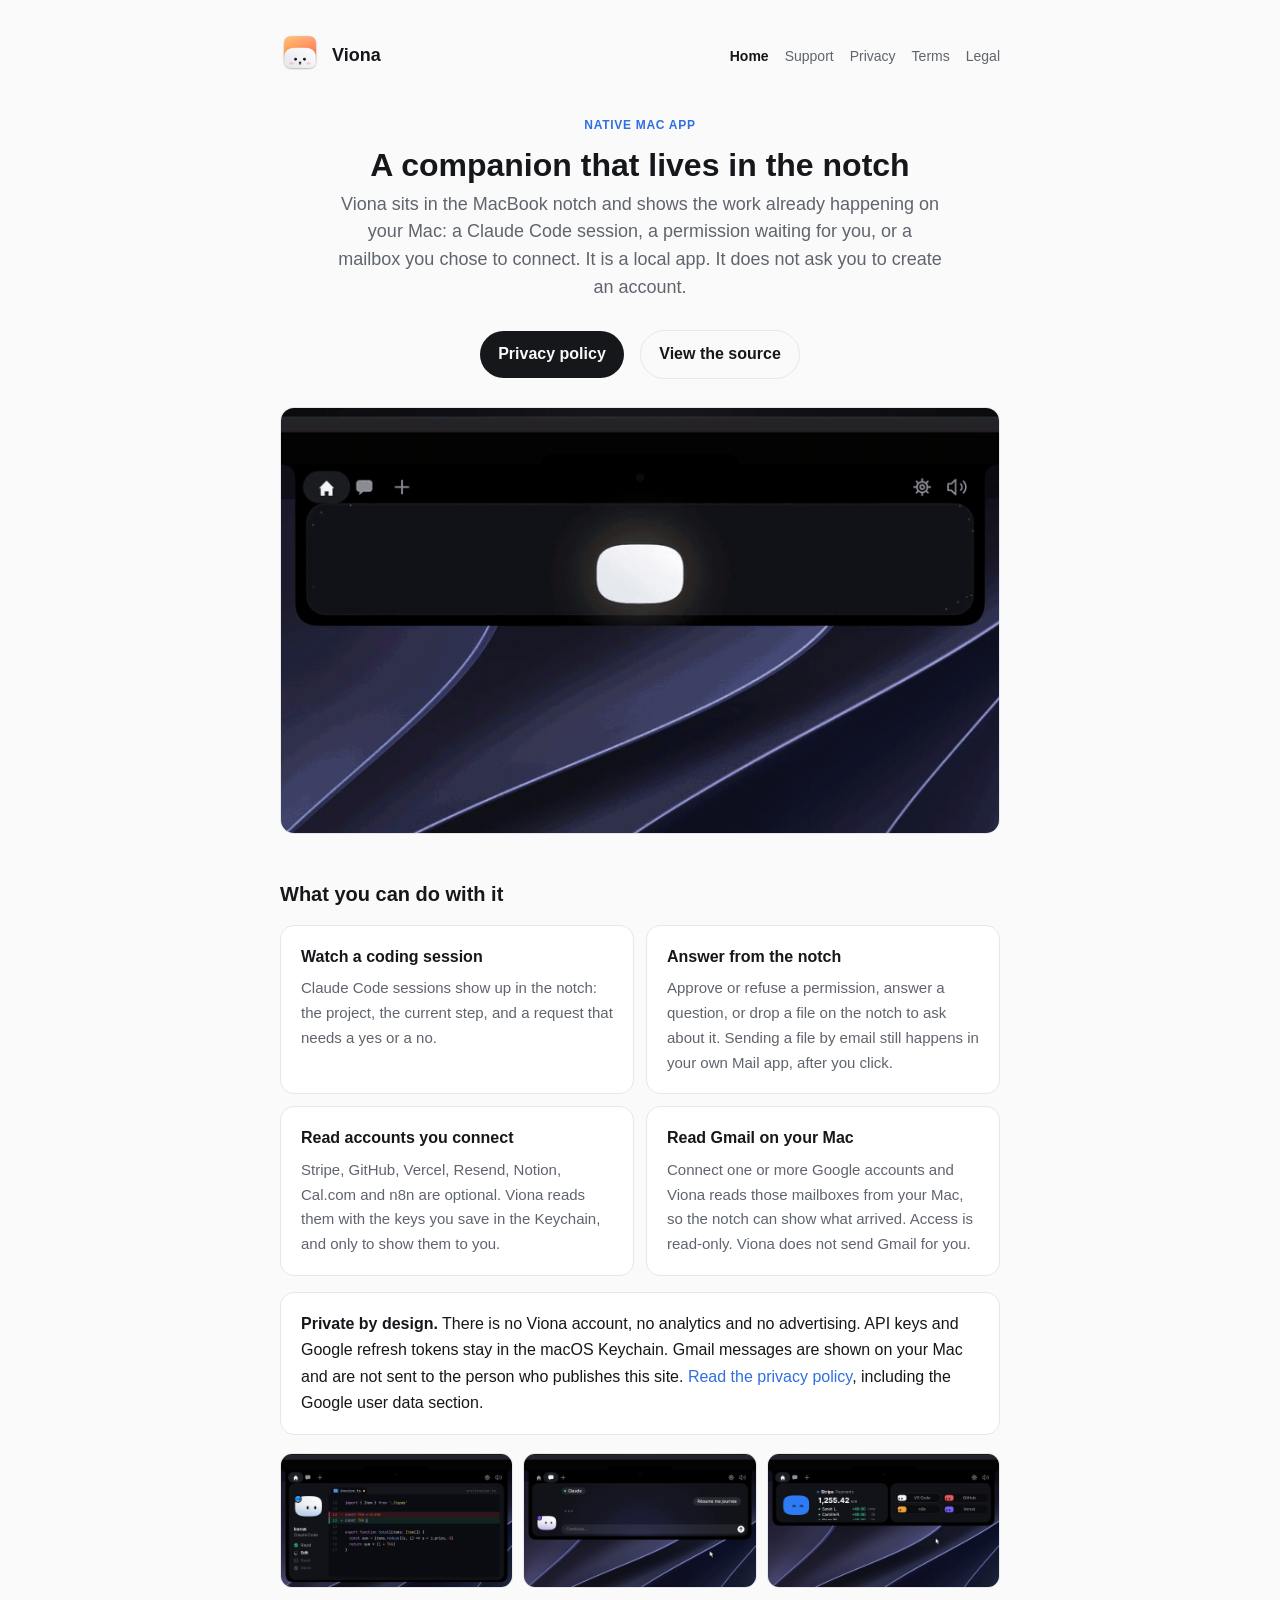
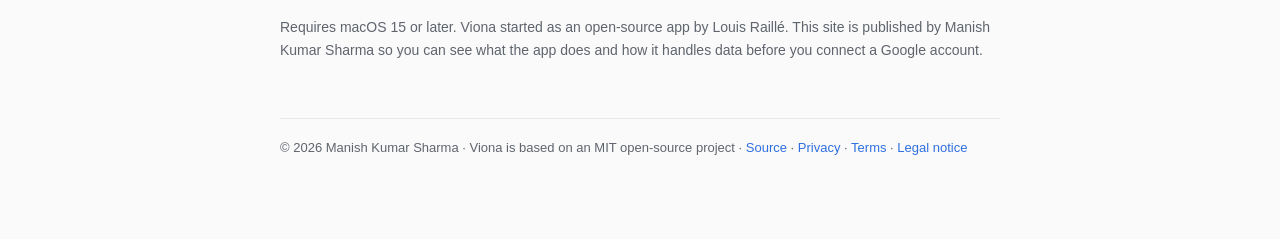
==== index.html @ a428ca5d "Publish the Viona homepage and privacy policy. Co-authored-by: Cursor <cursoragent@cursor.com>" ====
<!doctype html>
<html lang="en">
<head>
<meta charset="utf-8">
<meta name="viewport" content="width=device-width,initial-scale=1">
<title>Viona — a companion in the Mac notch</title>
<meta name="description" content="Viona is a native Mac app that lives in the notch. It shows Claude Code sessions, lets you approve requests, and reads accounts you connect, including Gmail, on your Mac.">
<link rel="icon" href="media/icon.png">
<link rel="stylesheet" href="site.css">
</head>
<body>
<div class="wrap">
<header>
<a href="index.html"><img src="media/icon.png" alt=""></a>
<span class="name">Viona</span>
<nav>
<a href="index.html" class="on">Home</a>
<a href="support.html">Support</a>
<a href="privacy.html">Privacy</a>
<a href="terms.html">Terms</a>
<a href="legal.html">Legal</a>
</nav>
</header>

<div class="hero">
<p class="eyebrow">Native Mac app</p>
<h1>A companion that lives in the notch</h1>
<p class="lede">Viona sits in the MacBook notch and shows the work already happening on your Mac: a Claude Code session, a permission waiting for you, or a mailbox you chose to connect. It is a local app. It does not ask you to create an account.</p>
<a class="btn" href="privacy.html">Privacy policy</a>
<a class="btn ghost" href="https://github.com/Louis-CFM/coucou">View the source</a>
<img class="demo" src="media/demo.gif" alt="Viona opening in the MacBook notch, then showing a session and a reply">
</div>

<h2>What you can do with it</h2>
<div class="grid">
<div class="card">
<h3>Watch a coding session</h3>
<p>Claude Code sessions show up in the notch: the project, the current step, and a request that needs a yes or a no.</p>
</div>
<div class="card">
<h3>Answer from the notch</h3>
<p>Approve or refuse a permission, answer a question, or drop a file on the notch to ask about it. Sending a file by email still happens in your own Mail app, after you click.</p>
</div>
<div class="card">
<h3>Read accounts you connect</h3>
<p>Stripe, GitHub, Vercel, Resend, Notion, Cal.com and n8n are optional. Viona reads them with the keys you save in the Keychain, and only to show them to you.</p>
</div>
<div class="card">
<h3>Read Gmail on your Mac</h3>
<p>Connect one or more Google accounts and Viona reads those mailboxes from your Mac, so the notch can show what arrived. Access is read-only. Viona does not send Gmail for you.</p>
</div>
</div>

<div class="card">
<b>Private by design.</b> There is no Viona account, no analytics and no advertising. API keys and Google refresh tokens stay in the macOS Keychain. Gmail messages are shown on your Mac and are not sent to the person who publishes this site. <a href="privacy.html">Read the privacy policy</a>, including the Google user data section.
</div>

<div class="shots">
<img src="media/claude-code.png" alt="Viona showing a Claude Code session">
<img src="media/chat.png" alt="Viona answering a question in the notch">
<img src="media/stripe.png" alt="Viona showing a Stripe update">
</div>

<p class="meta" style="margin-top:28px">Requires macOS 15 or later. Viona started as an open-source app by Louis Raillé. This site is published by Manish Kumar Sharma so you can see what the app does and how it handles data before you connect a Google account.</p>

<footer>© 2026 Manish Kumar Sharma · Viona is based on an MIT open-source project · <a href="https://github.com/Louis-CFM/coucou">Source</a> · <a href="privacy.html">Privacy</a> · <a href="terms.html">Terms</a> · <a href="legal.html">Legal notice</a></footer>
</div>
</body>
</html>
---- site.css ----
:root{--bg:#0e0f12;--card:#16171b;--ink:#f3f4f6;--dim:#a1a6b0;--line:#26282e;--accent:#8ab4ff}
@media (prefers-color-scheme: light){:root{--bg:#fafafa;--card:#fff;--ink:#16171b;--dim:#5f646d;--line:#e6e7ea;--accent:#2f6fe0}}
*{box-sizing:border-box}html{-webkit-text-size-adjust:100%}
body{margin:0;background:var(--bg);color:var(--ink);font:16px/1.65 -apple-system,BlinkMacSystemFont,"SF Pro Text","Inter","Segoe UI",sans-serif}
a{color:var(--accent);text-decoration:none}a:hover{text-decoration:underline}
.wrap{max-width:760px;margin:0 auto;padding:32px 20px 80px}
header{display:flex;align-items:center;gap:12px;margin-bottom:36px;flex-wrap:wrap}
header img{width:40px;height:40px;border-radius:10px}
header .name{font-weight:700;font-size:18px}
nav{margin-left:auto;display:flex;gap:16px;flex-wrap:wrap;font-size:14px}
nav a{color:var(--dim)}nav a.on{color:var(--ink);font-weight:600}
h1{font-size:32px;line-height:1.2;margin:0 0 6px}
h2{font-size:20px;margin:36px 0 8px}
h3{font-size:16px;margin:22px 0 4px}
.meta{color:var(--dim);font-size:14px;margin-bottom:24px}
.lang{display:inline-flex;border:1px solid var(--line);border-radius:999px;overflow:hidden;font-size:13px;margin-bottom:20px}
.lang a{padding:4px 12px;color:var(--dim)}.lang a:first-child{border-right:1px solid var(--line)}
.card{background:var(--card);border:1px solid var(--line);border-radius:14px;padding:18px 20px;margin:16px 0}
ul{padding-left:20px}li{margin:4px 0}
table{width:100%;border-collapse:collapse;font-size:15px;margin:10px 0}
td,th{border-bottom:1px solid var(--line);padding:8px 6px;text-align:left;vertical-align:top}
th{color:var(--dim);font-weight:600}
code{background:var(--card);border:1px solid var(--line);border-radius:6px;padding:1px 6px;font-size:14px;word-break:break-all}
hr{border:0;border-top:1px solid var(--line);margin:56px 0 32px}
footer{color:var(--dim);font-size:13px;margin-top:56px;border-top:1px solid var(--line);padding-top:18px}
.hero{text-align:center;margin:10px 0 30px}.hero img.demo{width:100%;border-radius:14px;border:1px solid var(--line);margin-top:22px}
.lede{font-size:18px;line-height:1.55;color:var(--dim);max-width:38rem;margin:0 auto 22px}
.eyebrow{letter-spacing:.06em;text-transform:uppercase;font-size:12px;font-weight:650;color:var(--accent);margin:0 0 10px}
.grid{display:grid;grid-template-columns:1fr 1fr;gap:12px;margin:14px 0 8px}
.grid .card{margin:0}
.grid h3{margin:0 0 6px;font-size:16px}
.grid p,.note{margin:0;color:var(--dim);font-size:15px}
.shots{display:grid;grid-template-columns:1fr 1fr 1fr;gap:10px;margin-top:18px}
.shots img{width:100%;border-radius:12px;border:1px solid var(--line);background:var(--card)}
.btn{display:inline-block;background:var(--ink);color:var(--bg);padding:10px 18px;border-radius:999px;font-weight:600;margin:6px}
.btn.ghost{background:transparent;color:var(--ink);border:1px solid var(--line)}
@media (max-width:560px){h1{font-size:26px}nav{margin-left:0;width:100%}.grid,.shots{grid-template-columns:1fr}}
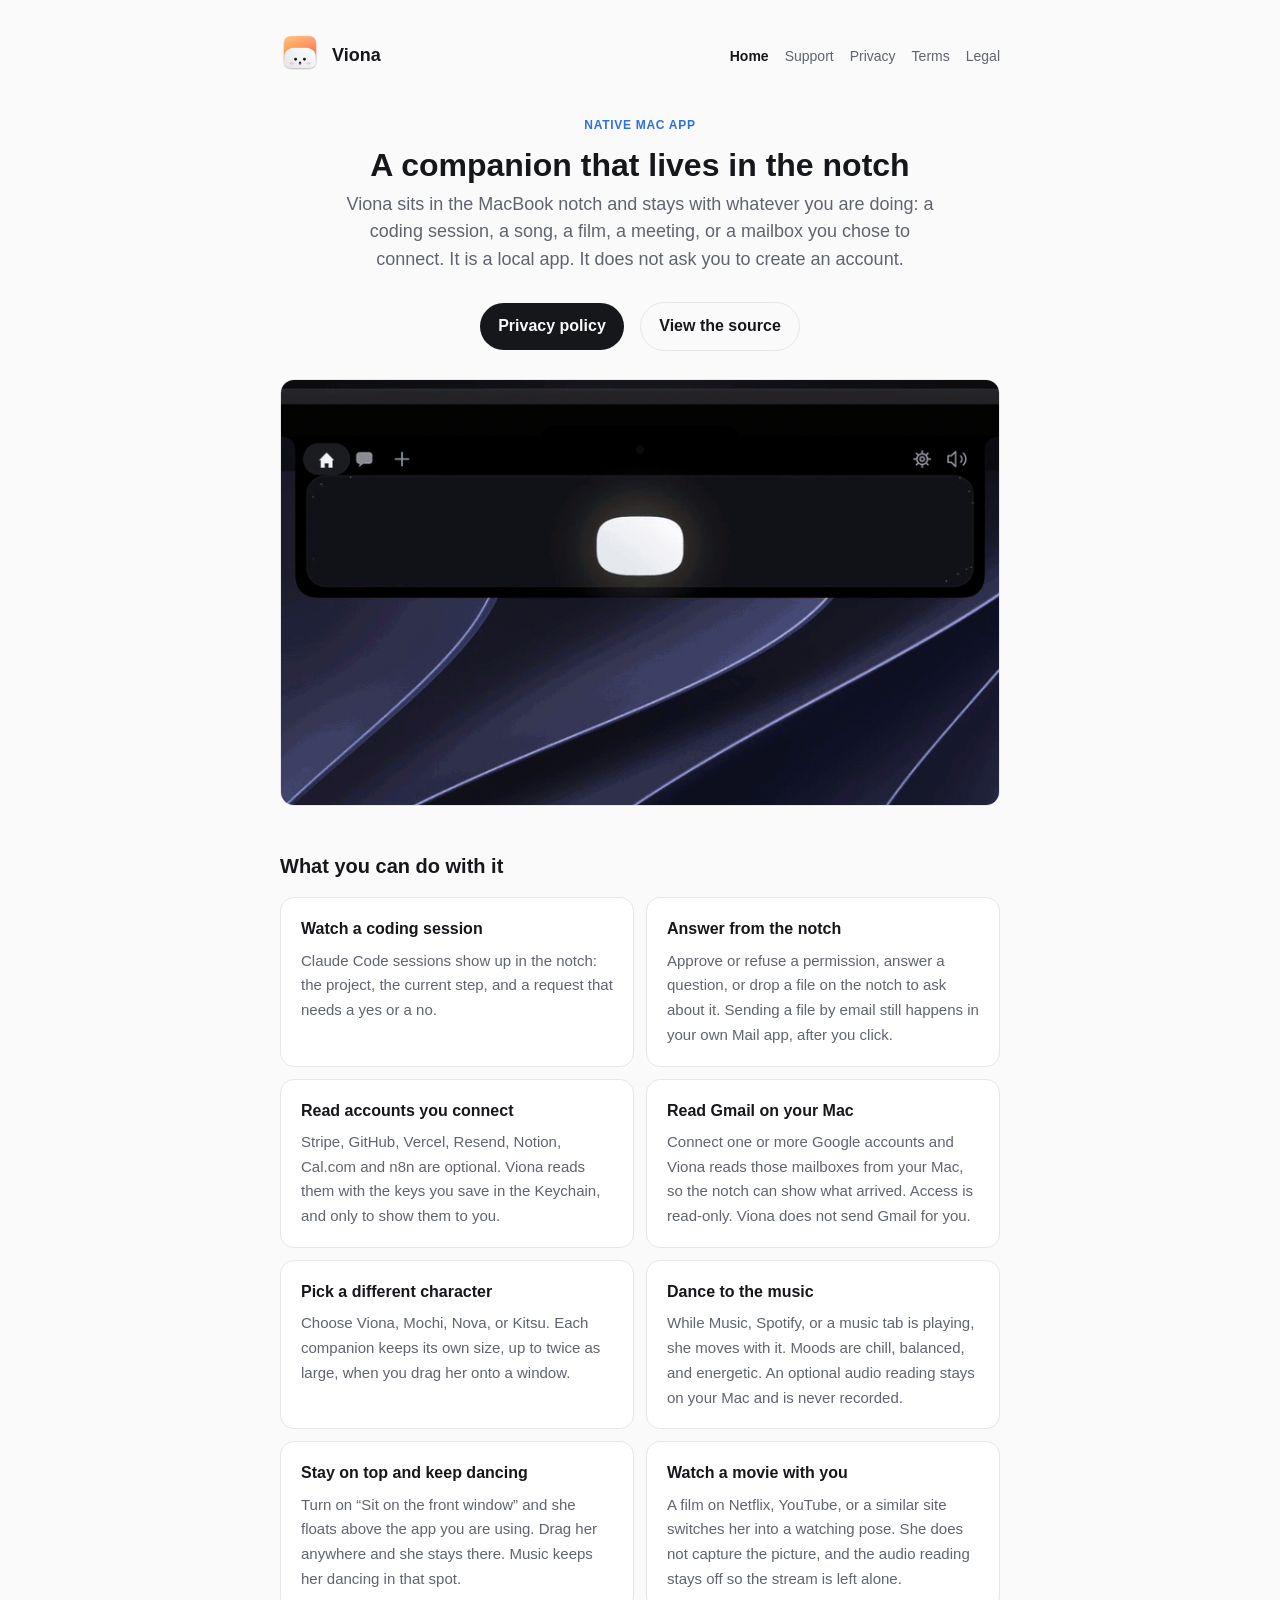
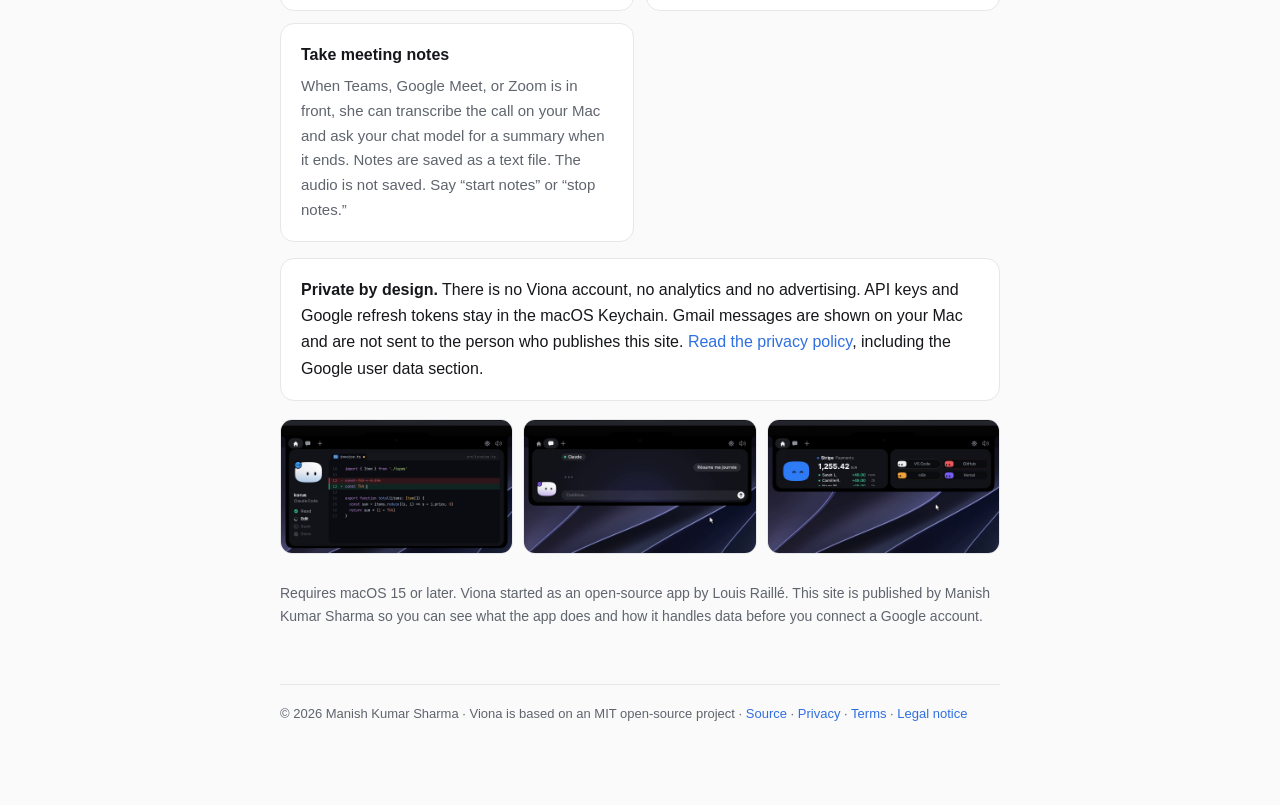
==== commit c96e4470: "Describe the character, music, movies, and meeting notes on the public site." ====
--- a/index.html
+++ b/index.html
@@ -4,7 +4,7 @@
 <meta charset="utf-8">
 <meta name="viewport" content="width=device-width,initial-scale=1">
 <title>Viona — a companion in the Mac notch</title>
-<meta name="description" content="Viona is a native Mac app that lives in the notch. It shows Claude Code sessions, lets you approve requests, and reads accounts you connect, including Gmail, on your Mac.">
+<meta name="description" content="Viona is a native Mac app that lives in the notch. She reacts to music and movies, sits on top of your work, takes meeting notes, and reads accounts you connect, including Gmail.">
 <link rel="icon" href="media/icon.png">
 <link rel="stylesheet" href="site.css">
 </head>
@@ -25,7 +25,7 @@
 <div class="hero">
 <p class="eyebrow">Native Mac app</p>
 <h1>A companion that lives in the notch</h1>
-<p class="lede">Viona sits in the MacBook notch and shows the work already happening on your Mac: a Claude Code session, a permission waiting for you, or a mailbox you chose to connect. It is a local app. It does not ask you to create an account.</p>
+<p class="lede">Viona sits in the MacBook notch and stays with whatever you are doing: a coding session, a song, a film, a meeting, or a mailbox you chose to connect. It is a local app. It does not ask you to create an account.</p>
 <a class="btn" href="privacy.html">Privacy policy</a>
 <a class="btn ghost" href="https://github.com/Louis-CFM/coucou">View the source</a>
 <img class="demo" src="media/demo.gif" alt="Viona opening in the MacBook notch, then showing a session and a reply">
@@ -49,6 +49,26 @@
 <h3>Read Gmail on your Mac</h3>
 <p>Connect one or more Google accounts and Viona reads those mailboxes from your Mac, so the notch can show what arrived. Access is read-only. Viona does not send Gmail for you.</p>
 </div>
+<div class="card">
+<h3>Pick a different character</h3>
+<p>Choose Viona, Mochi, Nova, or Kitsu. Each companion keeps its own size, up to twice as large, when you drag her onto a window.</p>
+</div>
+<div class="card">
+<h3>Dance to the music</h3>
+<p>While Music, Spotify, or a music tab is playing, she moves with it. Moods are chill, balanced, and energetic. An optional audio reading stays on your Mac and is never recorded.</p>
+</div>
+<div class="card">
+<h3>Stay on top and keep dancing</h3>
+<p>Turn on “Sit on the front window” and she floats above the app you are using. Drag her anywhere and she stays there. Music keeps her dancing in that spot.</p>
+</div>
+<div class="card">
+<h3>Watch a movie with you</h3>
+<p>A film on Netflix, YouTube, or a similar site switches her into a watching pose. She does not capture the picture, and the audio reading stays off so the stream is left alone.</p>
+</div>
+<div class="card">
+<h3>Take meeting notes</h3>
+<p>When Teams, Google Meet, or Zoom is in front, she can transcribe the call on your Mac and ask your chat model for a summary when it ends. Notes are saved as a text file. The audio is not saved. Say “start notes” or “stop notes.”</p>
+</div>
 </div>
 
 <div class="card">
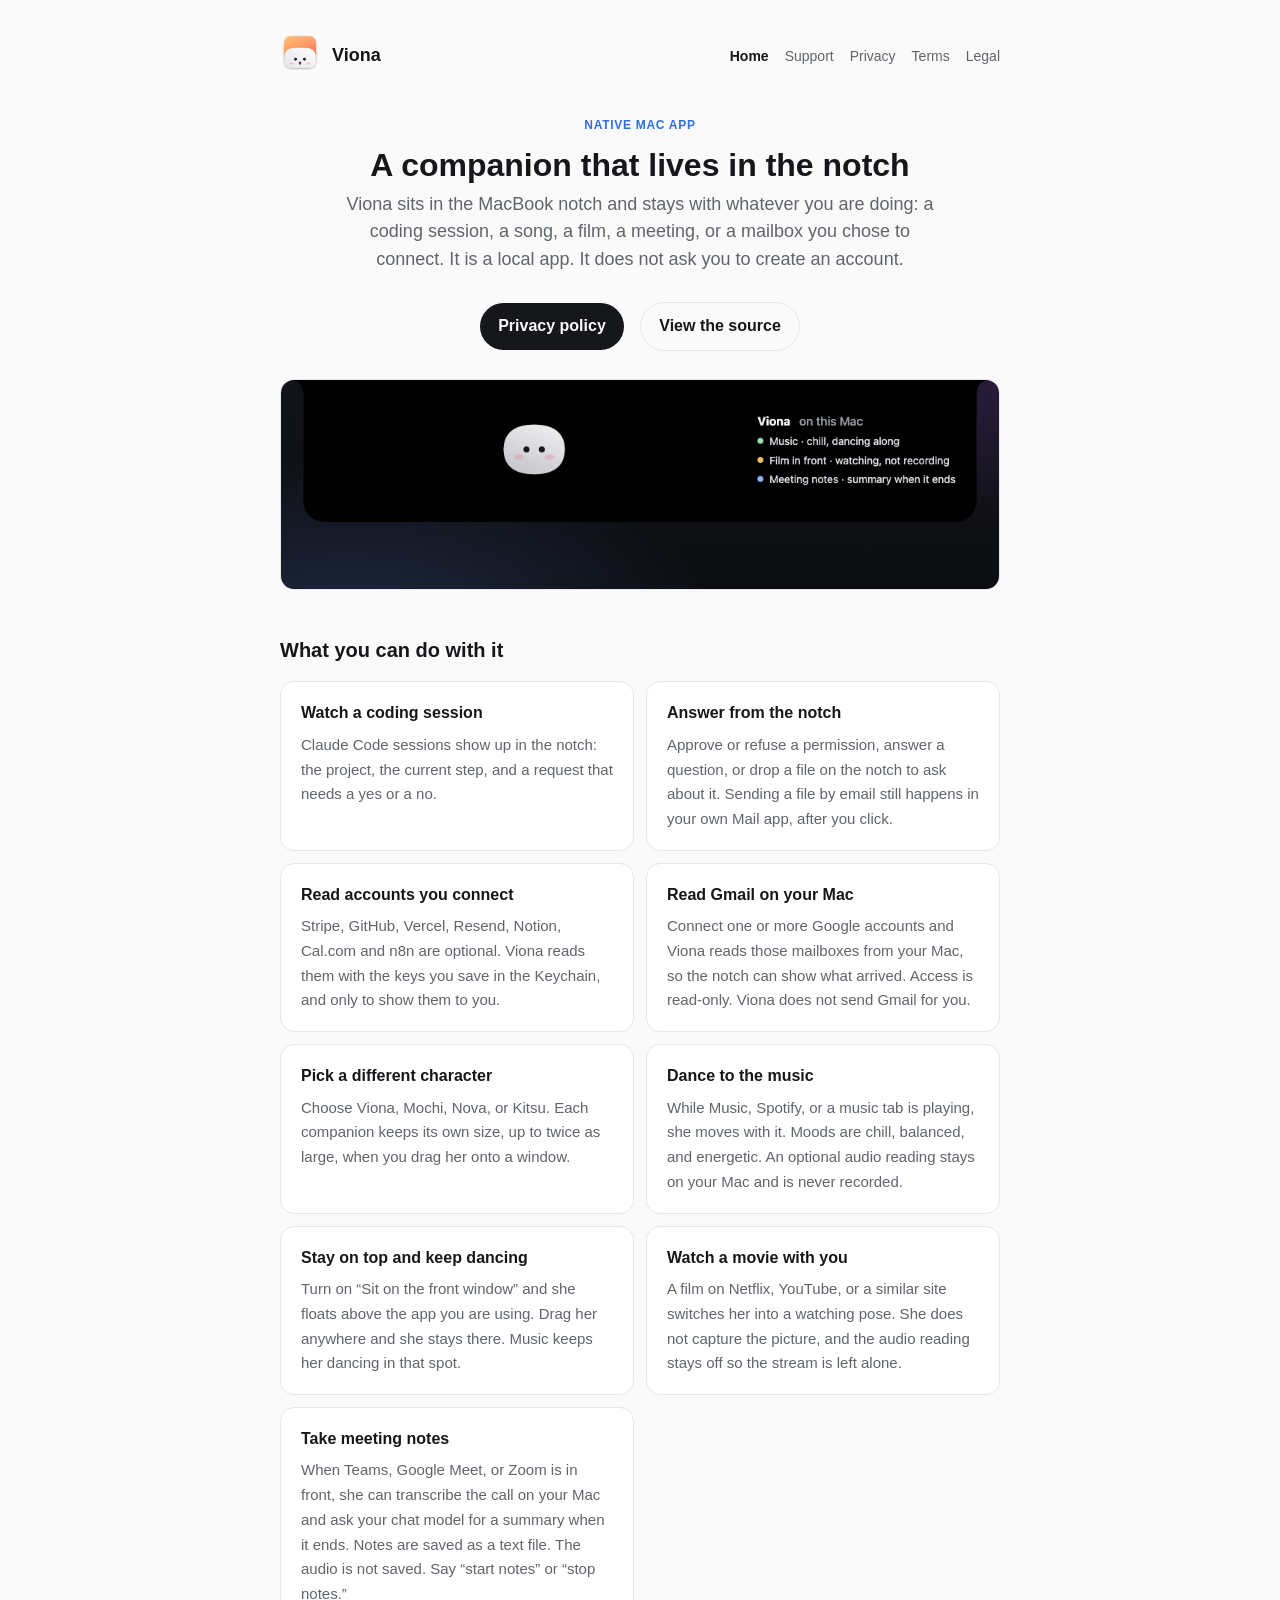
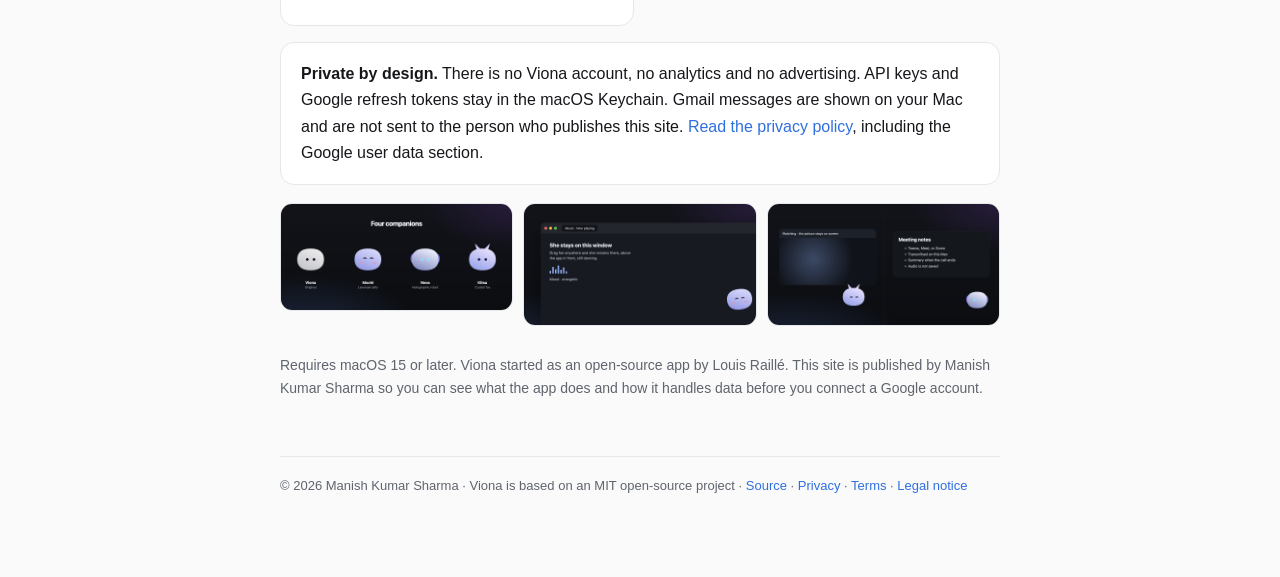
==== commit 265984f8: "Replace the old demo frames with pictures of this app's characters." ====
--- a/index.html
+++ b/index.html
@@ -28,7 +28,7 @@
 <p class="lede">Viona sits in the MacBook notch and stays with whatever you are doing: a coding session, a song, a film, a meeting, or a mailbox you chose to connect. It is a local app. It does not ask you to create an account.</p>
 <a class="btn" href="privacy.html">Privacy policy</a>
 <a class="btn ghost" href="https://github.com/Louis-CFM/coucou">View the source</a>
-<img class="demo" src="media/demo.gif" alt="Viona opening in the MacBook notch, then showing a session and a reply">
+<img class="demo" src="media/hero.png" alt="Viona in the notch, showing music, a film, and meeting notes">
 </div>
 
 <h2>What you can do with it</h2>
@@ -76,9 +76,9 @@
 </div>
 
 <div class="shots">
-<img src="media/claude-code.png" alt="Viona showing a Claude Code session">
-<img src="media/chat.png" alt="Viona answering a question in the notch">
-<img src="media/stripe.png" alt="Viona showing a Stripe update">
+<img src="media/characters.png" alt="The four companions: Viona, Mochi, Nova, and Kitsu">
+<img src="media/music.png" alt="Mochi staying on top of a window and dancing to music">
+<img src="media/movie-notes.png" alt="Kitsu watching a film, and Nova beside meeting notes">
 </div>
 
 <p class="meta" style="margin-top:28px">Requires macOS 15 or later. Viona started as an open-source app by Louis Raillé. This site is published by Manish Kumar Sharma so you can see what the app does and how it handles data before you connect a Google account.</p>
